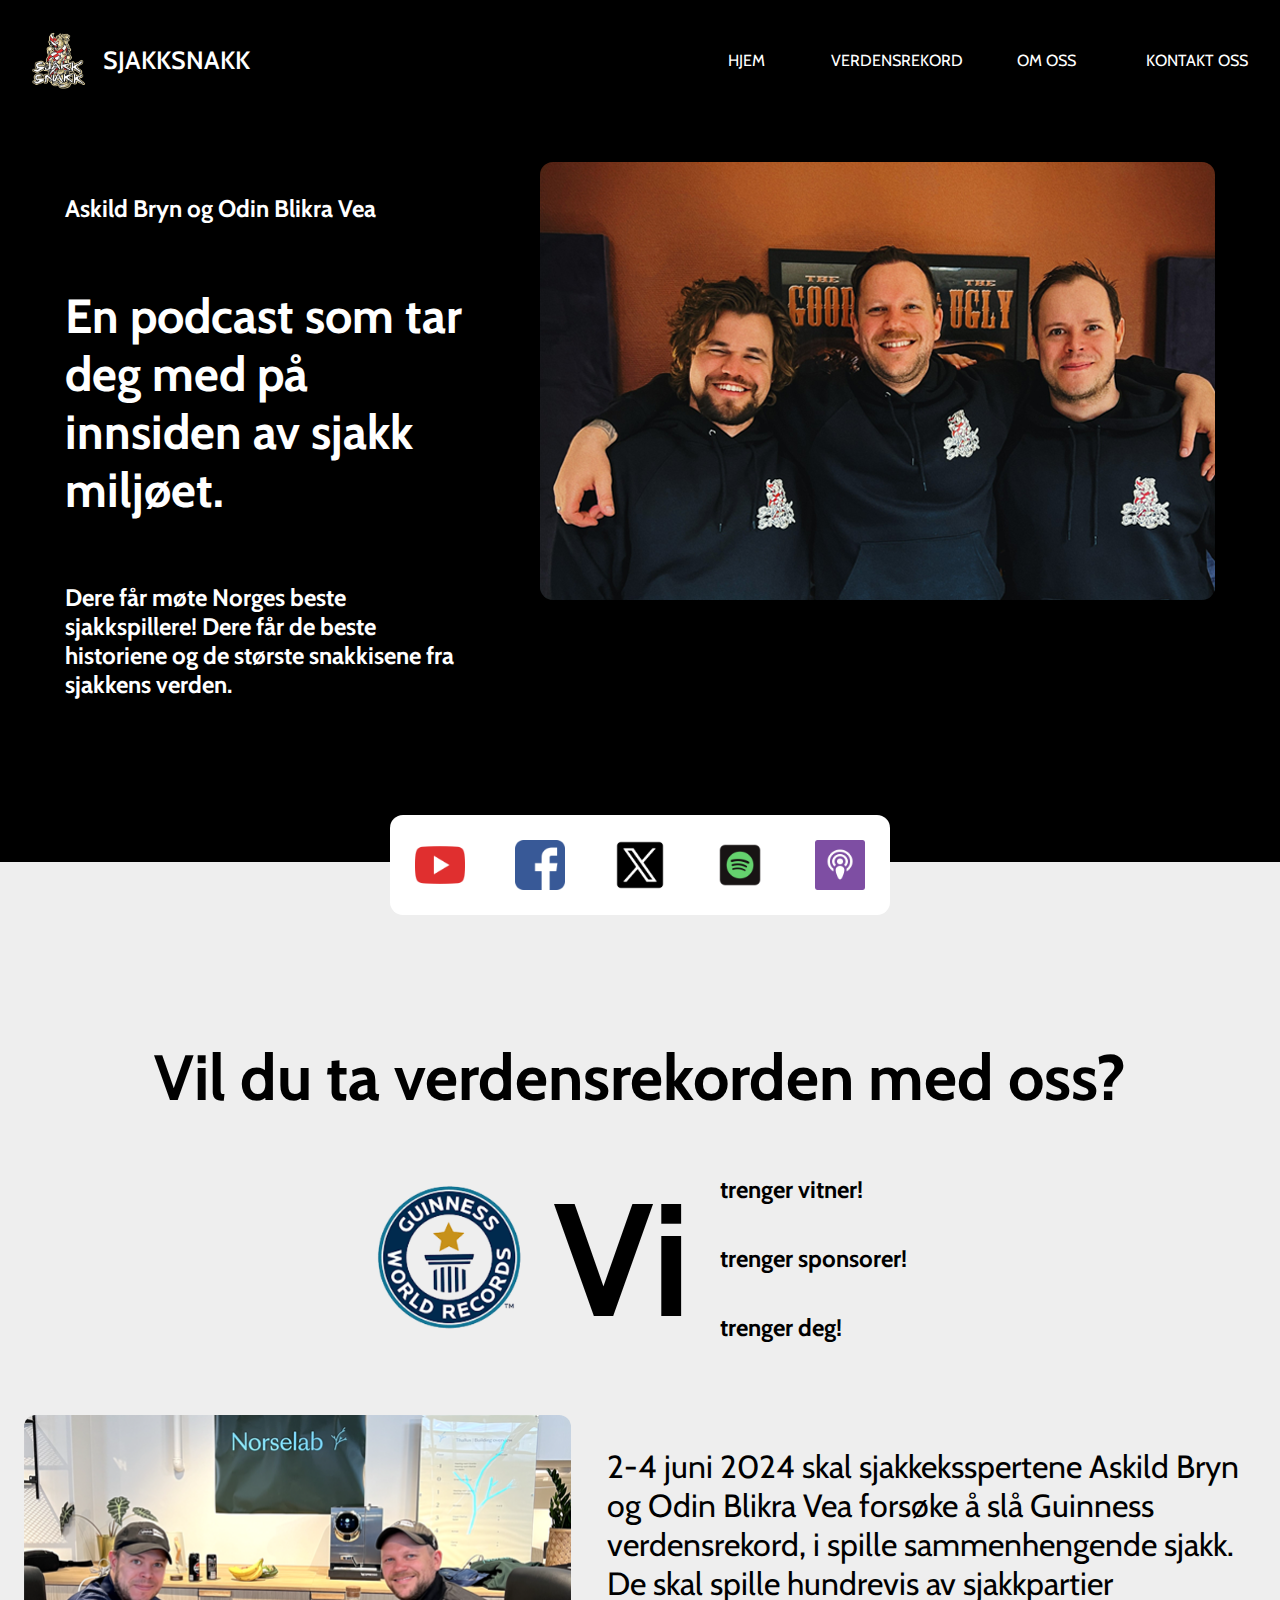
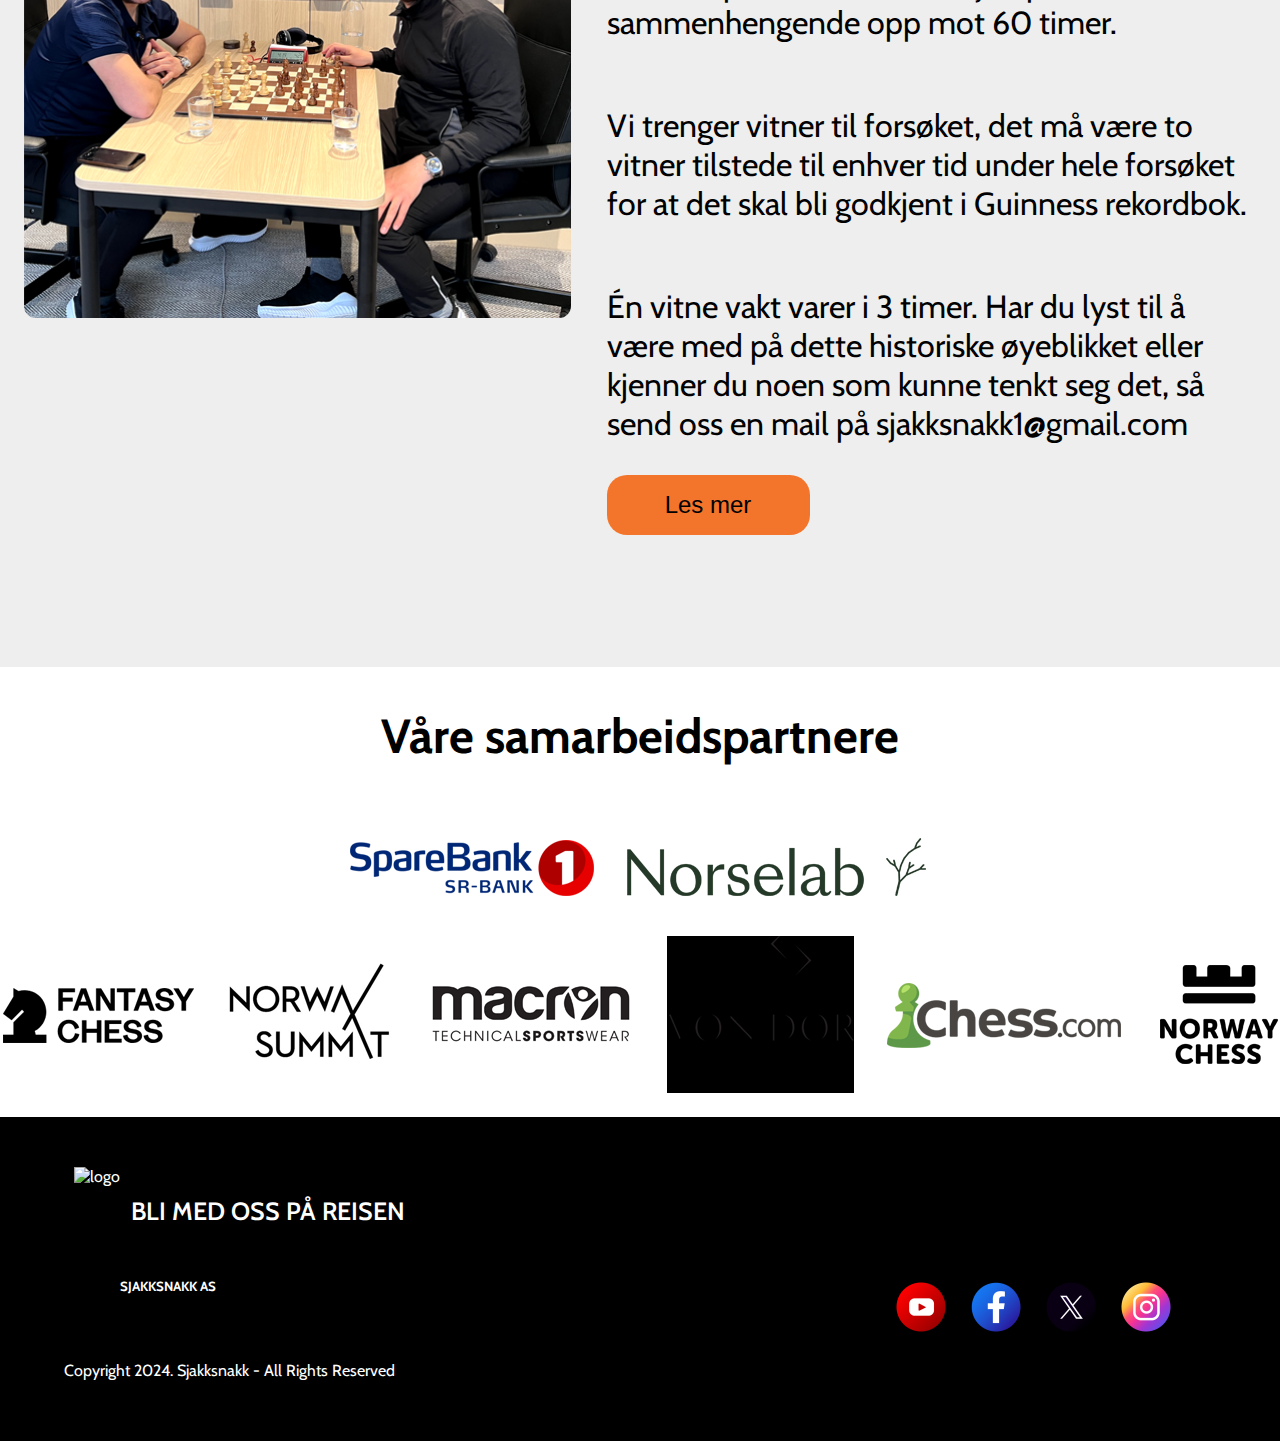
==== pages/index.html @ e3dd80a9 "Upload the project" ====
<!doctype html>
<html lang="en">
<head>
    <!-- Required meta tags -->
    <meta charset="utf-8">
    <meta name="viewport" content="width=device-width, initial-scale=1, shrink-to-fit=no">

    <link rel="stylesheet" href="https://cdnjs.cloudflare.com/ajax/libs/font-awesome/4.7.0/css/font-awesome.min.css">


    
    <!-- Your custom CSS -->
    <link rel="stylesheet" href="../Css/style.css">

    <link rel="preconnect" href="https://fonts.googleapis.com">
    <link rel="preconnect" href="https://fonts.gstatic.com" crossorigin>
    <link href="https://fonts.googleapis.com/css2?family=Cabin:ital,wght@0,400..700;1,400..700&display=swap" rel="stylesheet">
<title>Home</title>
</head>
<body>
  <header>
    <nav>
      <div class="nav-center">
        <div class="nav-header">
          <div class="logo">
           <a href="./index.html">
            <img src="../images/logo.png" alt="logo">
          </a> 
            <p>Sjakksnakk</p>
          </div> 
          <button class="nav-toggle">
            <i class="fa fa-bars" aria-hidden="true"></i>
          </button>
        </div>
        <ul class="links">
          <li>
            <a href="./index.html">hjem</a>
          </li>
          <li ><a href="./verdensrekord.html">verdensrekord</a></li>
          <li><a href="./omOss.html">om oss</a></li>
          <li ><a href="./contact.html">kontakt oss</a></li> 
        </ul>
      </div>
    </nav>
    <div class="header-section-home">
      <div class="text">
        <h4>Askild Bryn og Odin Blikra Vea</h4>
        <h1>En podcast som tar deg med på innsiden av sjakk miljøet.</h1>
        <h4>Dere får møte Norges beste sjakkspillere! Dere får de beste historiene og de største snakkisene fra sjakkens verden.</h4>
      </div>
      <div>
        <img src="../images/odinbile.jpeg.png" alt="">

      </div>
    </div>
    <div class="social-media">
      <div class="container">
        <a href="https://www.youtube.com/@Sjakksnakk">
          <img src="../images/youtube_icon.png" alt="youtube_icon">
        </a>
        <a href="https://www.facebook.com/profile.php?id=100090930700737">
          <img src="../images/facebook_media_social_icon(1).png" alt="facebook_media_social_icon">
        </a>
        <a href=" https://twitter.com/sjakksnakk?ref_src=twsrc%5Egoogle%7Ctwcamp%5Eserp%7Ctwgr%5Eauthor">
          <img src="../images/twitter_new_brand_icon.png" alt="twitter_new_brand_icon">
        </a>
        <a href="https://open.spotify.com/show/2ydQpOHkaN4EYQYvos6AQI">
          <img src="../images/spotify_music_audio_song_sound_icon.png" alt="spotify_music_audio_song_sound_icon">
        </a>
        <a href="https://podcasts.apple.com/no/podcast/sjakksnakk-med-askild-og-odin/id1684140201">
          <img src="../images/podcast_social_square_icon.png" alt="podcast_social_square_icon">
        </a>
        
      </div>
    </div>
  </header>
     

  <div class="section-1-home">
    <div>
      <h1>Vil du ta verdensrekorden 
        med oss?</h1>
    </div>
    <div class="vi">
      <div class="records" >
        <img src="../images/guinness.png" alt="guinness"  >
      </div>
      <h1>Vi</h1>
      <div class="text">
        <h2>trenger vitner!</h2>
        <h2>trenger sponsorer!</h2>
        <h2>trenger deg!</h2>
      </div>
    </div>
   <div class="more">
    <div>
      <img src="../images/img_2.jpeg.png" alt="img_2"> 

    </div>
    
      <div class="items">
        <p>2-4 juni 2024 skal sjakkeksspertene Askild Bryn og Odin Blikra Vea forsøke å slå Guinness verdensrekord, i  spille sammenhengende sjakk. 
          De skal spille hundrevis av sjakkpartier sammenhengende opp mot 60 timer.</p>
          <p>Vi trenger vitner til forsøket, det må være to vitner tilstede til enhver tid under hele forsøket for at det skal bli godkjent i Guinness rekordbok. 
          </p>
          <p>
            Én vitne vakt varer i 3 timer.
            Har du lyst til å være med på dette historiske øyeblikket eller kjenner du noen som kunne tenkt seg det, så send oss en mail på 
            sjakksnakk1@gmail.com</p>
            <a href="#">
              <button>Les mer</button>
            </a>
            
      </div>
   </div>
      
  </div>
  <footer>
    <div class="white">
      <div class="first">
        <h2>Våre samarbeidspartnere</h2>
      </div>

      <div class="second">
        <div>
          <img src="../images/sparebank.png" alt="sparebank">
        </div>
        <div>
          <img src="../images/Norselab.png" alt="Norselab">
        </div>
      </div>
      
     <div class="third">
        <div>
          <img src="../images/Fantcy.png" alt="Fantcy">
        </div>
        <div>
          <img src="../images/summit.jpeg.png" alt="summit">
        </div>
        <div>
          <img src="../images/macron.png" alt="macron">
        </div>
        <div>
          <img src="../images/vomdoren.png" alt="vomdoren">
        </div>
        <div>
          <img src="../images/chesscom.png" alt="chesscom">
        </div>
        <div>
          <img src="../images/norwaychees.png" alt="norwaychees">
        </div>
     </div>
    </div>
    </div>
    <div class="black">
      <div class="first">
        
          <div class="logo">
            <div class="footer-logo">
              <img src="../images/logo_d.png" alt="logo">
            </div>
            <div class="text">
              <p>bli med oss på reisen</p>
              <h5>Sjakksnakk as</h5>
            </div>
          </div>

      </div>

      <div class="icons">
        <a href="https://www.youtube.com/@Sjakksnakk">
          <img src="../images/youtub.png" alt="youtube_icon">
        </a>
        <a href="https://www.facebook.com/profile.php?id=100090930700737">
          <img src="../images/facebook.png" alt="facebook_media_social_icon">
        </a>
        <a href=" https://twitter.com/sjakksnakk?ref_src=twsrc%5Egoogle%7Ctwcamp%5Eserp%7Ctwgr%5Eauthor">
          <img src="../images/X.png" alt="twitter_new_brand_icon">
        </a>
       
        <a href="https://podcasts.apple.com/no/podcast/sjakksnakk-med-askild-og-odin/id1684140201">
          <img src="../images/Insta.png" alt="Insta">
        </a>
      </div>
     
      <div class="last">
        Copyright 2024. Sjakksnakk - All Rights Reserved
      </div>  
    </div>
    
  </footer>
  <script src="../Js/nav.js"></script>
</body>
</html>
---- Css/style.css ----
body, html{
    font-family: "Cabin", sans-serif;
    background-color: #eeeeee;
    margin: 0 auto;
}
a{
    text-decoration: none;

    color: #eeeeee;
}
ul{
    list-style: none;
}

header{
    height: auto;  
    background-color: #000000;
    color: #FFFFFF;
    display: flex;
    flex-direction: column;
    align-items: center;

}
/*
=============== =============== =============== =============== =============== =============== =============== =============== =============== 
Navbar
=============== =============== =============== =============== =============== =============== =============== =============== =============== 
*/

nav {
    width: 100%;
    text-transform: uppercase;
    background-color: transparent;

  }
.nav-header{
    display: flex;
    justify-content: space-between;
    align-items: center;
    padding: 1rem;

}
nav img{
    width: 66px;
    height: 90px; 
}


.logo{
    display: flex;
    width: 281px;
    height: 90px;
    margin-left: 10px;
   
}
.logo p{
    margin-top: 25px;
    font-size: 25px;
    margin-left: 11px;
    font-weight: 600;
    line-height: 38.88px;

}

.nav-toggle{
    background-color: transparent;
    color: #FFFFFF;
    border: none;
    font-size: 35px;
    margin-right: 82px;

}
.links{
    height: 0;
    overflow: hidden;
    transition: all 0.3s linear;
}
.show-links{
    height: 10rem;
}

.links a {
    font-size: 1rem;
    display: flex;
    flex-direction: column;
    align-items: flex-end;
    color: #FFFFFF;
    padding: 0.5rem 1rem;
    margin-right: 82px;
    transition:  padding-right 2s;

  }
  .links a:hover {
     text-decoration: underline;
  }
  
@media screen and (min-width:985px) {
    .nav-center{
        display: flex;
        align-items: center;
        justify-content: flex-start;
        padding: 1rem;

    }
    .nav-header {
        padding: 0;

      }
      .nav-toggle {
        display: none;
      }
      li{
        width: 150px;
      }
      .links a{
        width: 100%;
        align-items: center;

      }
      .links{
        width: 100%;
        display: flex;
        flex-direction: row;
        justify-content: center;
        height: auto;
        margin-top: 15px;
        margin-left: 300px;

      }
}
@media screen and (max-width:1257px) {
    .links{
     
        margin-left: 25px;

      }

}
@media screen and (max-width:450px) {
    .nav-header{
        gap: 50px;
    }
    .nav-toggle{
    
        margin-right: 10px;
    
    }
    .logo p{
       
        font-size: 20px;
    
    }
    
    .nav-toggle{
        
        font-size: 35px;
      
    
    }

}
/*
=============== =============== =============== =============== =============== =============== =============== =============== =============== 
Header _Home
=============== =============== =============== =============== =============== =============== =============== =============== =============== 
*/

.header-section-home{
    display: flex;
    justify-content: center;
    gap: 66px;
    margin-top: 40px;
    height: 700px;
}  


.header-section-home .text{
    width: 409px;
    height: 500px;
    display: flex;
    flex-direction: column;
    font-size: 1.5rem;

}
.header-section-home img{
   width: 675px;
   border-radius: 13px;

}


 .social-media {
    display: flex;
    flex-direction: row;
    justify-content: center;
    align-items: center;
    width: 500px;
    height: 100px;
    position: absolute;
    top:815px;
    border-radius: 13px;
    background-color: #FFFFFF;

}
.social-media .container{
    display: flex;
    justify-content: space-between;
    width: 450px;
    height: 50px;
    background-color: #FFFFFF;

}
.social-media img{
    width: 50px;
  
  }
@media screen and (max-width:1250px) {
    
.header-section-home .text{
    width: 80%;    

}
    
    .header-section-home {
        flex-direction: column;
        align-items: center;
        justify-content: center;
        margin-top: 0;
        margin-bottom: 10px;
        height: auto;
    }
   
    .social-media {
        
        position: relative;
        top:50px;
    
    }
    .header-section-home .text{
        
        height: auto;
        display: flex;
    
    }

}
@media screen and (max-width:1024px) {
  
 
    .header-section-home .text{
        width: 600px;       
        gap:10px ;
    
    }
    .header-section-home img{
        width:530px
     
     }
     .social-media {
       
        width: 360px;
        height: 90px;
        
    
    }
    .social-media .container{
        
        width: 300px;      
    
    }

    
}
@media screen and (max-width:617px) {
   

    .header-section-home .text{
        font-size: 1rem;     
        width: 80%;   
    
    }
    .header-section-home img{
        width:450px
     
     }
   

   
    
}
@media screen and (max-width:466px) {
  
    .header-section-home img{
        width:350px;
     
     }
 
}
@media screen and (max-width:375px) {
    .header-section-home .text{
        width: 275px;
   
    
    }
   
    .header-section-home img{
        width:275px;
     
     }
    .social-media {
       
        width: 300px;
        height: 50px;
        
    
    }
    .social-media .container{
        
        width: 275px;
        height: 25px;
      
    
    }
    .social-media img{
        width: 25px;
      
      }
      .social-media{
        top: 25px;
      }
    
}
/*
=============== =============== =============== =============== =============== =============== =============== =============== =============== 
Body_ Home
=============== =============== =============== =============== =============== =============== =============== =============== =============== 
*/
.section-1-home{
    display: flex;
    flex-direction: column;
    justify-content: center;
    align-items: center;
    height: auto;
    margin-top: 133px;
    margin-bottom: 132px;

}
.section-1-home h1{
    font-size: 4rem;
    text-align: center;
}

.section-1-home .vi{
    display: flex;
    flex-direction: row;
    align-items: center;
    gap: 30px;
    height: 100px;
    margin-top: 50px;

}
 .vi h1{
     font-size: 10rem;
     
 }
.records{
    width: 150px;

 }
 .records img{
   width: 100%;

 }
 .vi .text{
    display: flex;
    flex-direction: column;
    justify-content: center;

 }


 .section-1-home .more{
    display: flex;
    flex-direction: row;
    justify-content: center;
    gap: 36px;
    margin-top: 106px;
}

.more .items{
    display: flex;
    flex-direction: column;
    width: 650px;
    height: auto;
    font-size: 2rem;
}

.items button{
    border-radius: 20px;
    padding:11px 37px 11px 37px;
    width: 203px;
    height: 60px;
    background-color:#F3752b;
    border: none;
    font-size: 24px;
    cursor: pointer;
    color: #000000;
    }
    
 
 .more img{
     width: 547px;
     border-radius: 12px;
 
 }

 @media screen and (max-width:1250px) {
    .section-1-home .more{
        flex-direction: column;
        justify-content: center;
        align-items: center;
       
    }

    
}
@media screen and (max-width:809px) {
  
  
    .more img{
        width: 500px;
       
    }
   
    .section-1-home h1{
        font-size: 3rem;
    }

 
         
    
}
@media screen and (max-width: 668px) {
    
    .section-1-home h1{
        font-size: 2rem;
    }
    .more .items{
        width: 450px;
        font-size:1.3rem;
        
    }
    .section-1-home .vi{
        flex-direction: column;
        justify-content: center;
        align-items: center;
        height: auto;
        gap: 0;
    
    }
    .more img{
        width: 450px;
        border-radius: 12px;
    
    }
      
    
    
}
@media screen and (max-width:466px) {
  
  
    .more .items{
        
        width: 300px;
        
        font-size: 18px;
    }
    .more img{
        width: 335px;
       
    }    
    .vi .text{

        font-size: 20px;
      
    }
    
}
@media screen and (max-width:390px) {
      
    .vi .text{

        font-size: 15px;    
    }
    .more img{
        width: 275px;
       
    } 
    
}

/*
=============== =============== =============== =============== =============== =============== =============== =============== =============== 
Header_Verdensrekord
=============== =============== =============== =============== =============== =============== =============== =============== =============== 
*/

.header-section-verdensrekord{
    display: flex;
    flex-direction: column;
    align-items: center;
    margin-top: 75px;
    gap: 20px;

}
.header-section-verdensrekord h1{
    font-weight: 700;
    font-size: 40px;
    height: 79px;
}
.header-section-verdensrekord .text{
    width: 800px;
    height: 400px;
    display: flex;
    flex-direction: column;
    justify-content: center;
    text-align: center;
    gap: 20px;
    font-size: 18px;
    font-weight: 500;
}
@media screen and (max-width:825px) {
      
    .header-section-verdensrekord h1{
       width: 90%;
    }
    .header-section-verdensrekord .text{
        width: 90%;
        
    }
     
}
@media screen and (max-width:601px) {
      
    .header-section-verdensrekord h1{
       font-size: 25px;
    }
    .header-section-verdensrekord .text{
        font-size: 15px; 
        margin-bottom: 100px;       
    }
     
}

/*
=============== =============== =============== =============== =============== =============== =============== =============== =============== 
Body_Verdensrekord
=============== =============== =============== =============== =============== =============== =============== =============== =============== 
*/
.pakker{
    display: flex;
    flex-direction: column;
    align-items: center;
    background-color: #000000;
    color: #FFFFFF;
}
.pakker h2{
    font-weight: 700;
    font-size: 32px;
    width: 580px;
}
.package{
    display: flex;
    gap: 60px;
}
.card{
    display: flex;
    flex-direction: column;
    align-items: center;
    background-color: #000000;
    width: 358px;
    height: 976px;
    color: #FFFFFF;
    margin: 0;

}
.card img{
    width: 129px;
    margin-bottom: 23px;
}
.card h1{
    display: flex;
    justify-content: center;
    align-items: center;
    color: #000000;
    height: 72px;
    border-radius: 30px 30px 0 0;
    margin: 0;
}
.yellow{
    background-color: #FFD700;
}
.gray{
    background-color: #C0C0C0;

}
.bronse{
    background-color: #CC8F66;
}
.pakke{
    background-color: #FFFFFF;
    color: #000000;
    width: 100%;
    border-radius: 30px;
    height: 600px;
    border-radius: 30px 30px 0 0;


    
}
.pakke p{
    font-size: 28px;
    text-align: center;
}
.pakke .price{
    font-size: 32px;
    text-align: center;
    font-weight: 700;
    margin-top: 21px;
}


ul.a {
    list-style-type: circle;
  }

.card ul li{
    width: 239px;
    height: 9.5px;
    margin-top: 38px;
    
}
.card .btn{
    display: flex;
    justify-content: center;
    background-color: #FFFFFF;
    width: 100%;
    height:100px;
    border-radius:0 0 30px 30px ;

}
.card button{
    width: 213px;
    height: 60px;
    border-radius: 20px;
    border: none;
    padding: 11px 37px 11px 37px;
    font-size: 24px;
    background-color: #A66A48;
    color: #eeeeee;

}
@media screen and (max-width:1218px) {
      
   .package{
    flex-direction: column;
    gap: 0px;
   }
    
}
@media screen and (max-width:600px) {
      
    .pakker h2{
        font-size: 25px;
        width: 90%;
    }
    .card{
      width: 300px;
    
    }
     
}
 /*
=============== =============== =============== =============== =============== =============== =============== =============== =============== 
Section_Om Oss
=============== =============== =============== =============== =============== =============== =============== =============== =============== 
*/
 .omOss{
    display: flex;
    flex-direction: column;
    align-items: center;
    height: 1330px;
    background-color: #000000;
    color: #FFFFFF;
    padding-top:20px;
    gap: 46px;

}
.omOss h1{
    font-size: 52px;
    font-weight: 600;
    text-align: center;
}
.omOss img{
    width: 741px;
}
.omOss .text{
    display: flex;
    flex-direction: column;
    align-items: start;
    gap: 30px;
    width: 670px;
    height: 310px;
    font-size: 18px;
    font-weight: 600;
    margin-bottom: 300px;
}
@media screen and (max-width:760px) {
    .omOss img{
        width: 80%;
    }
    .omOss .text{
       
        width: 80%;
      
    }
}


/*
=============== =============== =============== =============== =============== =============== =============== =============== =============== 
Contact_Body
=============== =============== =============== =============== =============== =============== =============== =============== =============== 
*/

.contact{
    background-image: url("../images/watson.jpeg");
    background-position: center;
    background-size: cover;
    background-repeat: no-repeat;
    height: 150vh;
}
.contact-form{
    position: absolute;
    top: 200px;
    font-size: 3em;
    font-weight: 600;
    color: #FFFFFF;
    width: 410px;
    margin-left: 250px;
}
.contact-form p:last-child{
    text-transform: uppercase;
    color: #000000;
    font-size: 40px;
    font-weight: 700;
}
#contact-form{
    display:flex;
    flex-direction: column;
    height: auto;
    font-size: 18px;
    color: #000000;
    width: 344px;
}
#contact-form input {
    padding: 20px;
    border-radius: 20px;
    border: none;
    margin-bottom: 52px;
    font-size: 18px;
    text-align: start;
    
}
#contact-form  textarea{
    padding: 20px;
    height: 150px;
    border-radius: 20px;
    border: none;
    font-size: 18px;
    text-align: start;
    
}
#contact-form  label{
    padding: 10px;
}
#contact-form button{
    background-color: #F3752b;
    border-radius: 20px;
    border: none;
    width: 203px;
    height: 59px;
    margin-top: 20px;
    font-size: 24px;
    text-transform: uppercase;
    text-align: center;
    margin-left: 20%;
    font-weight: 600;
}

.model-container{
    width: 500px;
    height: 300px;
    display: flex;
    flex-direction: column;
    align-items: center;
    justify-content: center;
    border-radius: 20px;
    background-color: #FFFFFF;

}
span{
    color: red;
}
.wrong{
    background-color: #000000;
    color: red;
    border-radius: 12px;
}
.true{
    color: #000000;
    background-color: transparent;
}


@media screen and (max-width:985px){
    .contact-form{
        display: flex;
        flex-direction: column;
        justify-content: center;
        align-items: center;
        width: 100%;
        margin-left: 0;
        font-size: 2em;
       
    }
    .contact{
      
        height: 165vh;
    }
    .contact-form p:first-child{
        text-align: center;
    }
}
/*
=============== =============== =============== =============== =============== =============== =============== =============== =============== 
Footer
=============== =============== =============== =============== =============== =============== =============== =============== =============== 
*/
footer{
    display: flex;
    flex-direction: column;
    width: 100%;
    
}
footer .white{
    display: flex;
    flex-direction: column; 
    align-items: center;
    background-color: #FFFFFF;
    gap: 25px;
     height: 450px;
}
footer .white .first{
    font-size: 2rem;
    font-weight: 600;
}
footer .second{
    display: flex;
    gap: 25px;
}
footer .third{
    display: flex;
    justify-content: center;
    align-items: center;
    gap: 50px;
    margin-bottom: 20px;
    
}

footer .black{
    display: flex;
    flex-direction: column;
    background-color: #000000;
    color: #FFFFFF;
    gap: 25px;
}
footer .black .first{
    display: flex;
    margin-left: 5%;
    margin-top: 50px;


}
footer .black .logo{
    width: 100%;
    display: flex;

}
footer .black .first .footer-logo img{
width: 75px;
}
footer .black .text{
    display: flex;
    flex-direction: column;
    text-transform: uppercase;
    width: 500px;
}
footer .icons img{
    width: 50px;
}
footer .icons{
    margin-left: 80%;
    display: flex;
    gap: 25px;
}
footer .last{
    margin-left: 5%;
    height: 80px;
}

@media screen and (max-width:1432px) {
    footer .white .third{
       gap: 25px;
    }
    footer .icons{
        margin-left: 70%;
       
    }
    
}
@media screen and (max-width:1231px) {
    footer .white .second{
        flex-direction: column;
        align-items: center;
        gap: 50px;

        }
    footer .white .third{
        flex-direction: column;
        gap: 50px;

        }
        footer .white {
        height: auto;         
       }

       footer .icons{
        margin-left:0;
    }
    footer .black .first{
        margin-left:0;
    
    
    }
  
    footer .black .logo{
        justify-content: center;
        align-items: center;
        margin-left: 20%;
        width: 70%;
    
    }
   
    footer .black{
        justify-content: center;
        align-items: center;
        gap: 75px;
    }
   
   
    
}
@media screen and (max-width:600px) {
    
   
    footer .white .first{
        font-size: 1.5rem;
      
    }
    footer .black .first{
       width: 100%;
       margin-right: 0;
    
    
    }
    footer .black .text p{
        font-size: 1rem;
     }
     footer .last{
        margin-left: 0;
    }
}
@media screen and (max-width:406px) {
    
   
    footer .white .first{
        font-size: 1.2rem;
      
    }
    footer .second img{
       width: 80%;
    }
   
    
}
@media screen and (max-width:360px) {
    

    footer .black .text p{
        font-size: 0.8rem;
     }
    
}
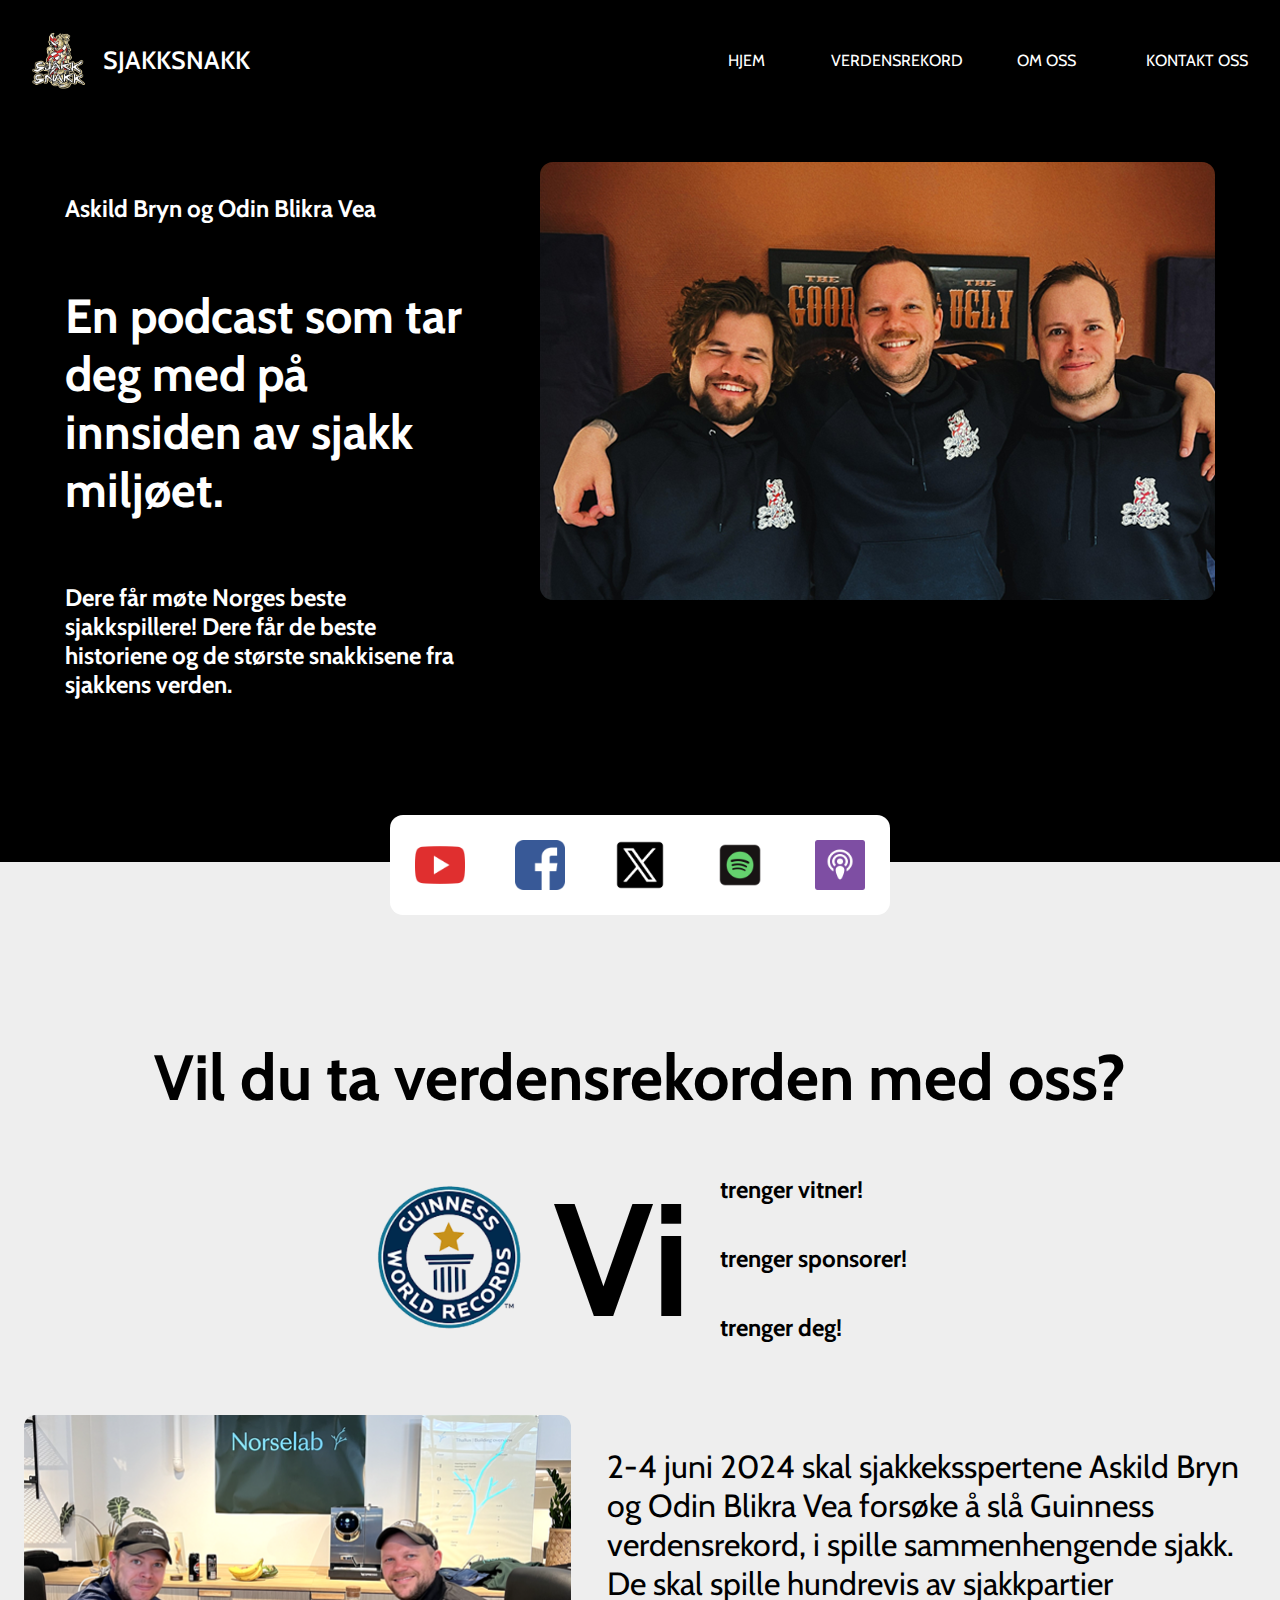
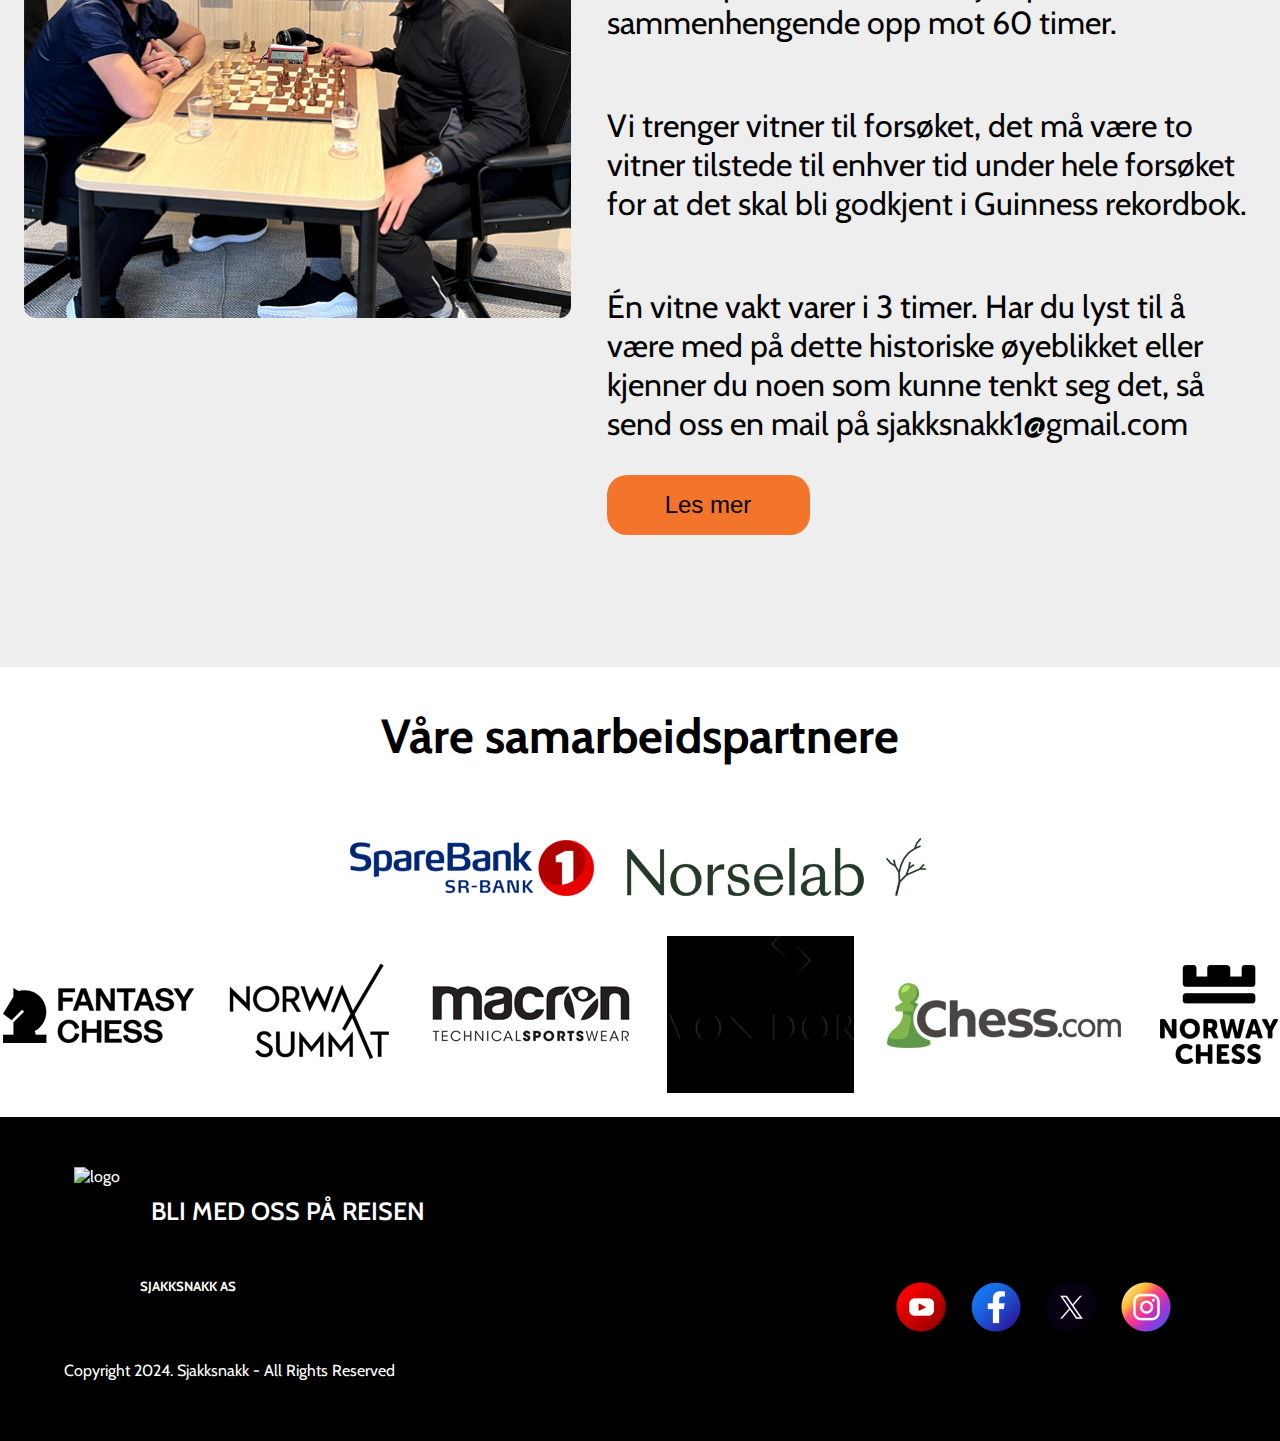
==== commit 6adb95f0: "adding links to the logos in the footer" ====
--- a/pages/index.html
+++ b/pages/index.html
@@ -123,31 +123,31 @@
 
       <div class="second">
         <div>
-          <img src="../images/sparebank.png" alt="sparebank">
+          <a href="https://www.sparebank1.no/nb/sr-bank/privat.html"><img src="../images/sparebank.png" alt="sparebank"></a>
         </div>
         <div>
-          <img src="../images/Norselab.png" alt="Norselab">
+          <a href="https://norselab.com/"><img src="../images/Norselab.png" alt="Norselab"></a>
         </div>
       </div>
       
      <div class="third">
         <div>
-          <img src="../images/Fantcy.png" alt="Fantcy">
+          <a href="https://www.fantasychess.app/"><img src="../images/Fantcy.png" alt="Fantcy"></a>
         </div>
         <div>
-          <img src="../images/summit.jpeg.png" alt="summit">
+          <a href="https://www.norwaysummit.no/"><img src="../images/summit.jpeg.png" alt="summit"></a>
         </div>
         <div>
-          <img src="../images/macron.png" alt="macron">
+          <a href="https://www.macronstore.no/forside"><img src="../images/macron.png" alt="macron"></a>
         </div>
         <div>
-          <img src="../images/vomdoren.png" alt="vomdoren">
+          <a href="https://www.vondoren.no/"><img src="../images/vomdoren.png" alt="vomdoren"></a>
         </div>
         <div>
-          <img src="../images/chesscom.png" alt="chesscom">
+          <a href="https://www.chess.com/"><img src="../images/chesscom.png" alt="chesscom"></a>
         </div>
         <div>
-          <img src="../images/norwaychees.png" alt="norwaychees">
+          <a href="https://norwaychess.no/"><img src="../images/norwaychees.png" alt="norwaychees"></a>
         </div>
      </div>
     </div>
--- a/Css/style.css
+++ b/Css/style.css
@@ -1,4 +1,9 @@
 
+.blur-background {
+    backdrop-filter: blur(10px); /* Adjust the blur value as needed */
+    background-color: rgba(255, 255, 255, 0.5); /* Adjust the color and opacity */
+    /* Other styling properties */
+}
 body, html{
     font-family: "Cabin", sans-serif;
     background-color: #eeeeee;
@@ -740,16 +745,70 @@
     background-position: center;
     background-size: cover;
     background-repeat: no-repeat;
-    height: 150vh;
+    height: auto;
+}
+.contact-body{
+    display: flex;
+    flex-direction: column;
+    justify-content: center;
+    align-items: center;
+    width: 100%;
+}
+.contact-form p:first-child{
+    width: 100%;
+
 }
 .contact-form{
-    position: absolute;
-    top: 200px;
     font-size: 3em;
     font-weight: 600;
     color: #FFFFFF;
-    width: 410px;
-    margin-left: 250px;
+    width:80%;
+}
+.hide-form{
+    display: none;
+}
+.model-overlay{
+    position: fixed;
+    display: flex;
+    flex-direction: column;
+    align-items: center;
+    justify-content: center;
+    top: 0;
+    border-radius: 12px;
+    width: 100%;
+    height: 100%;
+    z-index: 0;
+    backdrop-filter: blur(10px);
+    background-color: rgba(255, 255, 255, 0.5); /* Adjust the color and opacity */
+
+    visibility:  hidden;
+
+}
+.display-message{
+    visibility: visible;
+}
+.model-overlay .container{
+    display: flex;
+    flex-direction: column;
+    align-items: center;
+    justify-content: center;
+    background-color: #FFFFFF;
+    width: 700px;
+    height:350px;
+    border-radius: 12px;
+    font-size: 3rem;
+
+}
+.model-overlay .closeBtn{
+    background-color: #F3752b;
+    border-radius: 20px;
+    border: none;
+    width: 203px;
+    height: 59px;
+    font-size: 24px;
+    text-transform: uppercase;
+    text-align: center;
+   
 }
 .contact-form p:last-child{
     text-transform: uppercase;
@@ -762,8 +821,9 @@
     flex-direction: column;
     height: auto;
     font-size: 18px;
-    color: #000000;
-    width: 344px;
+    color: #FFD700;
+    width: 80%;
+
 }
 #contact-form input {
     padding: 20px;
@@ -772,6 +832,7 @@
     margin-bottom: 52px;
     font-size: 18px;
     text-align: start;
+    width: 275px;
     
 }
 #contact-form  textarea{
@@ -781,10 +842,13 @@
     border: none;
     font-size: 18px;
     text-align: start;
+    width: 275px;
+
     
 }
 #contact-form  label{
     padding: 10px;
+    width: 60%;
 }
 #contact-form button{
     background-color: #F3752b;
@@ -792,11 +856,12 @@
     border: none;
     width: 203px;
     height: 59px;
-    margin-top: 20px;
+    margin-top: 50px;
+    margin-bottom: 50px;
+
     font-size: 24px;
     text-transform: uppercase;
     text-align: center;
-    margin-left: 20%;
     font-weight: 600;
 }
 
@@ -823,6 +888,9 @@
     color: #000000;
     background-color: transparent;
 }
+
+
+
 
 
 @media screen and (max-width:985px){
@@ -831,17 +899,75 @@
         flex-direction: column;
         justify-content: center;
         align-items: center;
-        width: 100%;
-        margin-left: 0;
-        font-size: 2em;
-       
-    }
-    .contact{
-      
-        height: 165vh;
-    }
+        
+        font-size: 1.5em;
+       
+    }
+    #contact-form{
+        align-items: center;
+    }
+   label{
+    margin-left:100px;
+   }
+    
     .contact-form p:first-child{
         text-align: center;
+    }
+    #contact-form button{
+      
+        width: 150px;
+       
+        font-size: 20px;
+       
+       
+    }
+    
+}
+@media screen and (max-width:650px){
+    .model-overlay .container{
+        width: 400px;
+        font-size: 2rem;
+    }
+    .model-overlay .closeBtn{
+        
+        width: 150px;
+        
+        font-size: 18px;
+       
+    }
+    label{
+        margin-left:-100px;
+       }
+}
+@media screen and (max-width:450px){
+    .model-overlay .container{
+        width: 300px;
+        font-size: 1.5rem;
+        height: 200px;
+    }
+    .model-overlay .closeBtn{
+        
+        width: 100px;
+        
+        font-size: 12px;
+        height: 40px;
+     
+       
+    }
+}
+@media screen and (max-width:361px){
+    .model-overlay .container{
+        width: 275px;
+        font-size: 1.5rem;
+    }
+    .model-overlay .closeBtn{
+        
+        width: 100px;
+        
+        font-size: 12px;
+        height: 40px;
+     
+       
     }
 }
 /*
@@ -907,6 +1033,7 @@
     flex-direction: column;
     text-transform: uppercase;
     width: 500px;
+    margin-left: 20px;
 }
 footer .icons img{
     width: 50px;
@@ -988,6 +1115,8 @@
     }
     footer .black .text p{
         font-size: 1rem;
+        margin-left: 0;
+
      }
      footer .last{
         margin-left: 0;
